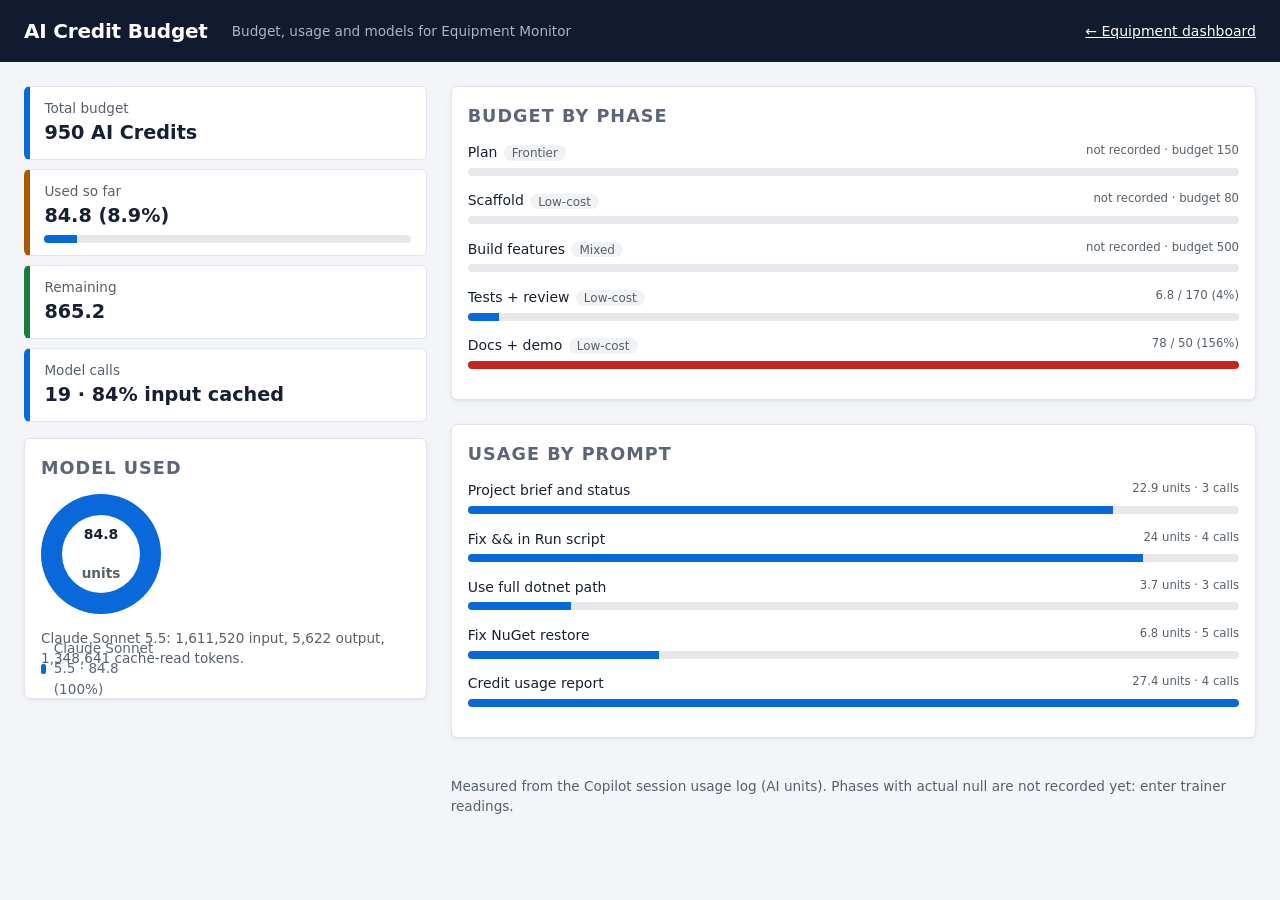
==== src/EquipmentMonitor.Api/wwwroot/budget.html @ e352d094 "Add AI Credit budget dashboard Co-authored-by: Copilot App <223556219+Copilot@users.noreply.github.c" ====
<!doctype html>
<html lang="en">
<head>
  <meta charset="utf-8">
  <meta name="viewport" content="width=device-width, initial-scale=1">
  <title>AI Credit Budget · Equipment Monitor</title>
  <link rel="stylesheet" href="styles.css">
  <style>
    header a { color: #fff; margin-left: auto; }
    .panel { background: #fff; border: 1px solid var(--line); border-radius: 6px; padding: 1rem; }
    .panel h2 { margin: 0 0 .8rem; font-size: 1.1rem; }
    .kpis { display: grid; grid-template-columns: repeat(auto-fit, minmax(160px, 1fr)); gap: .6rem; margin-bottom: 1rem; }
    .kpi { background: #fff; border: 1px solid var(--line); border-left: 6px solid #0969da; border-radius: 6px; padding: .7rem .9rem; }
    .kpi.used { border-left-color: var(--warning); } .kpi.left { border-left-color: var(--normal); }
    .kpi .v { font-size: 1.6rem; font-weight: 700; }
    .kpi .l { color: #57606a; font-size: .85rem; }
    .bar { height: 8px; background: #e6e8eb; border-radius: 999px; overflow: hidden; margin-top: .3rem; }
    .bar > i { display: block; height: 100%; background: #0969da; }
    .bar.over > i { background: var(--alarm); }
    .row { margin-bottom: .9rem; }
    .row .top { display: flex; justify-content: space-between; gap: .5rem; }
    .row small { color: #57606a; }
    .tag { font-size: .75rem; padding: .05rem .5rem; border-radius: 999px; background: #f0f2f4; color: #57606a; margin-left: .4rem; }
    .stack { display: grid; gap: 1.5rem; align-content: start; }
    .donut { display: flex; align-items: center; gap: 1rem; flex-wrap: wrap; }
    .legend div { display: flex; gap: .5rem; align-items: center; font-size: .85rem; margin: .2rem 0; }
    .legend b { width: 10px; height: 10px; border-radius: 2px; display: inline-block; }
    .muted { color: #57606a; font-size: .85rem; }
  </style>
</head>
<body>
  <header>
    <h1>AI Credit Budget</h1>
    <p class="sub">Budget, usage and models for Equipment Monitor</p>
    <a href="/">&larr; Equipment dashboard</a>
  </header>
  <main>
    <section>
      <div class="kpis" id="kpis" style="grid-template-columns:1fr"></div>
      <div class="panel"><h2>Model used</h2><div id="models"></div></div>
    </section>
    <section class="stack">
      <div class="panel"><h2>Budget by phase</h2><div id="phases"></div></div>
      <div class="panel"><h2>Usage by prompt</h2><div id="prompts"></div></div>
      <p class="muted" id="note"></p>
    </section>
  </main>

  <script>
    const fmt = n => n.toLocaleString(undefined, { maximumFractionDigits: 1 });
    const el = id => document.getElementById(id);
    const colors = ['#0969da', '#2e7d32', '#b26a00', '#8250df', '#c62828'];
    const bar = (pct, over) => `<div class="bar ${over ? 'over' : ''}"><i style="width:${Math.min(pct, 100)}%"></i></div>`;

    function donut(items) {
      const total = items.reduce((s, i) => s + i.value, 0) || 1;
      let acc = 0;
      const stops = items.map((i, k) => {
        const from = acc / total * 360; acc += i.value;
        return `${colors[k % colors.length]} ${from}deg ${acc / total * 360}deg`;
      }).join(',');
      return `<div class="donut">
        <div style="width:120px;height:120px;border-radius:50%;background:conic-gradient(${stops});display:grid;place-items:center">
          <div style="width:78px;height:78px;border-radius:50%;background:#fff;display:grid;place-items:center;text-align:center;font-weight:700">${fmt(total)}<br><small class="muted">units</small></div>
        </div>
        <div class="legend">${items.map((i, k) => `<div><b style="background:${colors[k % colors.length]}"></b>${i.label} · ${fmt(i.value)} (${Math.round(i.value / total * 100)}%)</div>`).join('')}</div>
      </div>`;
    }

    fetch('budget-data.json').then(r => r.json()).then(d => {
      const used = d.phases.reduce((s, p) => s + (p.actual || 0), 0);
      const pct = used / d.budget_total * 100;
      const input = d.models.reduce((s, m) => s + m.input_tokens, 0);
      const cached = d.models.reduce((s, m) => s + m.cache_read_tokens, 0);
      const calls = d.models.reduce((s, m) => s + m.calls, 0);

      el('kpis').innerHTML = [
        ['', 'Total budget', fmt(d.budget_total) + ' ' + d.unit],
        ['used', 'Used so far', `${fmt(used)} (${pct.toFixed(1)}%)${bar(pct, pct > 100)}`],
        ['left', 'Remaining', fmt(d.budget_total - used)],
        ['', 'Model calls', `${calls} · ${Math.round(cached / input * 100)}% input cached`]
      ].map(([c, l, v]) => `<div class="kpi ${c}"><div class="l">${l}</div><div class="v" style="font-size:1.2rem">${v}</div></div>`).join('');

      el('phases').innerHTML = d.phases.map(p => {
        if (p.actual == null) return `<div class="row"><div class="top"><span>${p.name}<span class="tag">${p.model_tier}</span></span><small>not recorded · budget ${fmt(p.budget)}</small></div>${bar(0)}</div>`;
        const r = p.actual / p.budget * 100;
        return `<div class="row"><div class="top"><span>${p.name}<span class="tag">${p.model_tier}</span></span><small>${fmt(p.actual)} / ${fmt(p.budget)} (${Math.round(r)}%)</small></div>${bar(r, r > 100)}</div>`;
      }).join('');

      el('models').innerHTML = donut(d.models.map(m => ({ label: m.name, value: m.units }))) +
        d.models.map(m => `<p class="muted">${m.name}: ${fmt(m.input_tokens)} input, ${fmt(m.output_tokens)} output, ${fmt(m.cache_read_tokens)} cache-read tokens.</p>`).join('');

      const max = Math.max(...d.prompts.map(p => p.units));
      el('prompts').innerHTML = d.prompts.map(p =>
        `<div class="row"><div class="top"><span>${p.label}</span><small>${fmt(p.units)} units · ${p.calls} calls</small></div>${bar(p.units / max * 100)}</div>`).join('');

      el('note').textContent = d.note;
    }).catch(() => { el('note').textContent = 'Could not load budget-data.json.'; });
  </script>
</body>
</html>
---- src/EquipmentMonitor.Api/wwwroot/styles.css ----
:root {
  --alarm: #c4261d; --alarm-bg: #fdecea;
  --warning: #a35a00; --warning-bg: #fff4e0;
  --normal: #1b7a3d; --normal-bg: #e7f5ec;
  --accent: #0b5cd5;
  --bg: #f3f5f8; --surface: #fff; --line: #e1e5ea; --ink: #172033; --muted: #5b6577;
  --radius: 10px;
  --shadow: 0 1px 2px rgba(23, 32, 51, .06), 0 2px 8px rgba(23, 32, 51, .04);
}
* { box-sizing: border-box; }
body { margin: 0; font: 14px/1.5 system-ui, -apple-system, "Segoe UI", sans-serif; background: var(--bg); color: var(--ink); }
:focus-visible { outline: 2px solid var(--accent); outline-offset: 2px; }

header { display: flex; gap: .25rem 1.5rem; align-items: center; flex-wrap: wrap; padding: 1rem 1.5rem; background: #111a2e; color: #fff; }
header h1 { margin: 0; font-size: 1.25rem; letter-spacing: -.01em; }
.sub { margin: 0; color: #aab4c8; font-size: .85rem; }
header label { margin-left: auto; display: flex; align-items: center; gap: .5rem; color: #aab4c8; font-size: .85rem; }
select, button { font: inherit; }
select { padding: .35rem .6rem; border: 1px solid var(--line); border-radius: 6px; background: var(--surface); color: var(--ink); }

main { display: grid; grid-template-columns: minmax(320px, 1fr) 2fr; gap: 1.5rem; padding: 1.5rem; max-width: 1600px; margin: 0 auto; align-items: start; }
@media (max-width: 900px) { main { grid-template-columns: 1fr; padding: 1rem; } }

.summary { display: grid; grid-template-columns: repeat(3, 1fr); gap: .6rem; margin-bottom: 1rem; }
.pill { display: inline-block; padding: .15rem .6rem; border-radius: 999px; color: #fff; font-weight: 600; font-size: .75rem; letter-spacing: .02em; white-space: nowrap; }
.ALARM { background: var(--alarm); } .WARNING { background: var(--warning); } .NORMAL { background: var(--normal); }
.stat { background: var(--surface); border: 1px solid var(--line); border-top: 4px solid var(--normal); border-radius: var(--radius); padding: .6rem .8rem; box-shadow: var(--shadow); }
.stat.ALARM { border-top-color: var(--alarm); background: var(--alarm-bg); color: var(--alarm); }
.stat.WARNING { border-top-color: var(--warning); background: var(--warning-bg); color: var(--warning); }
.stat.NORMAL { border-top-color: var(--normal); background: var(--normal-bg); color: var(--normal); }
.stat b { display: block; font-size: 1.8rem; line-height: 1.1; font-variant-numeric: tabular-nums; }
.stat span { font-size: .75rem; font-weight: 600; letter-spacing: .06em; }

.cards { display: grid; gap: .6rem; }
.card { background: var(--surface); border: 1px solid var(--line); border-left: 5px solid var(--normal); border-radius: var(--radius); padding: .75rem .9rem; cursor: pointer; text-align: left; font: inherit; color: inherit; width: 100%; box-shadow: var(--shadow); transition: transform .12s, box-shadow .12s, border-color .12s; }
.card:hover { transform: translateY(-1px); box-shadow: 0 4px 14px rgba(23, 32, 51, .1); }
.card.ALARM-border { border-left-color: var(--alarm); } .card.WARNING-border { border-left-color: var(--warning); }
.card[aria-pressed="true"] { border-color: var(--accent); box-shadow: 0 0 0 2px var(--accent); }
.card .top { display: flex; justify-content: space-between; align-items: center; gap: .5rem; }
.card .meta { color: var(--muted); font-size: .85rem; margin-top: .15rem; }
.counts { display: flex; flex-wrap: wrap; gap: .3rem .9rem; font-size: .8rem; margin-top: .45rem; color: var(--muted); }
.bad { color: #6f3fc4; font-weight: 600; }

#detail { background: var(--surface); border: 1px solid var(--line); border-radius: var(--radius); padding: 1.25rem; overflow-x: auto; box-shadow: var(--shadow); position: sticky; top: 1rem; }
#detail h2 { margin: 0 0 1rem; font-size: 1.2rem; display: flex; align-items: center; gap: .75rem; flex-wrap: wrap; padding-bottom: .75rem; border-bottom: 1px solid var(--line); }
table { border-collapse: separate; border-spacing: 0; width: 100%; margin-bottom: 1rem; border: 1px solid var(--line); border-radius: 8px; overflow: hidden; }
th, td { border-bottom: 1px solid var(--line); padding: .55rem .75rem; text-align: left; vertical-align: middle; }
tbody tr:last-child td { border-bottom: 0; }
th { background: #eef1f6; color: var(--muted); font-size: .72rem; font-weight: 700; text-transform: uppercase; letter-spacing: .06em; white-space: nowrap; }
#alerts thead th { position: sticky; top: 0; }
tbody tr:nth-child(even) { background: #f8f9fc; }
tbody tr:hover { background: #eaf1fd; }
td.num { font-variant-numeric: tabular-nums; white-space: nowrap; }
td.msg { color: var(--muted); font-size: .85rem; min-width: 14rem; }
.chip { display: inline-block; padding: .1rem .5rem; border-radius: 6px; background: #e8edf5; color: #2b3a55; font-weight: 600; font-size: .8rem; }
.lim-warning { color: var(--warning); font-weight: 600; }
.lim-alarm { color: var(--alarm); font-weight: 600; }
.val-ALARM { color: var(--alarm); } .val-WARNING { color: var(--warning); }
.limit { color: var(--muted); font-size: .8rem; }
#limits { margin-bottom: 1.5rem; }
#alerts tbody td[colspan] { text-align: center; padding: 1.5rem; color: var(--muted); }
.filters { display: flex; flex-wrap: wrap; gap: .75rem 1rem; align-items: center; margin-bottom: .75rem; }
.filters label { display: flex; align-items: center; gap: .4rem; color: var(--muted); }
#alert-total { margin-left: auto; font-weight: 600; }
.pager { display: flex; gap: 1rem; align-items: center; }
.pager button { padding: .35rem .9rem; border: 1px solid var(--line); border-radius: 6px; background: var(--surface); cursor: pointer; }
.pager button:hover:not(:disabled) { border-color: var(--accent); color: var(--accent); }
.pager button:disabled { opacity: .45; cursor: not-allowed; }
.error { position: fixed; bottom: 1rem; left: 1rem; background: var(--alarm); color: #fff; padding: .6rem 1rem; border-radius: 8px; box-shadow: 0 4px 14px rgba(0, 0, 0, .25); }
@media (prefers-reduced-motion: reduce) { .card { transition: none; } .card:hover { transform: none; } }

/* visualisations */
.overview { display: grid; grid-template-columns: 200px minmax(280px, 1fr) minmax(0, 1.4fr) 220px; gap: 1rem; padding: 1.5rem 1.5rem 0; max-width: 1600px; margin: 0 auto; }
.overview .wide { grid-column: span 1; }
@media (max-width: 1200px) { .overview { grid-template-columns: 1fr 1fr; } }
@media (max-width: 700px) { .overview { grid-template-columns: 1fr; padding: 1rem 1rem 0; } }
.panel { background: var(--surface); border: 1px solid var(--line); border-radius: var(--radius); padding: .8rem 1rem; box-shadow: var(--shadow); min-width: 0; }
.panel h2, #detail h3 { margin: 0 0 .5rem; font-size: .8rem; text-transform: uppercase; letter-spacing: .06em; color: var(--muted); }
.panel h2 small, #detail h3 small { text-transform: none; letter-spacing: 0; font-weight: 400; margin-left: .4rem; }
#detail h3 { margin: .5rem 0; }
.donut-wrap { display: flex; flex-direction: column; align-items: center; gap: .4rem; }
.donut { width: 120px; height: 120px; }
.donut-legend { list-style: none; margin: 0; padding: 0; display: flex; flex-direction: column; gap: .2rem; font-size: .8rem; color: var(--muted); }
.sw { display: inline-block; width: .7rem; height: .7rem; border-radius: 3px; margin-right: .25rem; vertical-align: -1px; background: var(--normal); }
.sw.alarm { background: var(--alarm); } .sw.warning { background: var(--warning); } .sw.none { background: #e8ecf1; }
.legend { margin: .3rem 0 0; font-size: .75rem; color: var(--muted); display: flex; gap: .9rem; }
.hour-bars, .trend { width: 100%; height: auto; display: block; }
.heatmap-wrap { overflow-x: auto; }
.heatmap { border: 0; border-radius: 0; margin: 0; border-spacing: 2px; border-collapse: separate; width: auto; min-width: 100%; }
.heatmap th, .heatmap td { padding: 0; border: 0; background: none; }
.heatmap thead th { font-size: .65rem; text-transform: none; letter-spacing: 0; text-align: left; height: 1rem; font-weight: 400; }
.heatmap tbody th { text-align: right; padding-right: .4rem; text-transform: none; letter-spacing: 0; }
.heatmap tbody th button { all: unset; cursor: pointer; font-size: .72rem; font-weight: 600; color: var(--ink); }
.heatmap tbody th button:hover { color: var(--accent); text-decoration: underline; }
.heatmap td { height: 1.15rem; min-width: .55rem; border-radius: 3px; }
.heatmap tbody tr:hover, .heatmap tbody tr:nth-child(even) { background: none; }
.heatmap td.h-alarm { background: var(--alarm); } .heatmap td.h-warning { background: #d98a1c; } .heatmap td.h-none { background: #e8ecf1; }
.quality { margin: 0; display: grid; grid-template-columns: 1fr auto; gap: .3rem .8rem; font-size: .82rem; }
.quality dt { color: var(--muted); } .quality dd { margin: 0; font-weight: 700; font-variant-numeric: tabular-nums; text-align: right; }

button.stat { font: inherit; text-align: left; cursor: pointer; }
button.stat:hover { filter: brightness(.97); }
button.stat[aria-pressed="true"] { box-shadow: 0 0 0 2px currentColor; }
.sort { display: flex; align-items: center; gap: .5rem; margin-bottom: .6rem; color: var(--muted); }
.spark { width: 100%; height: 24px; display: block; margin-top: .4rem; }

.trends { display: grid; grid-template-columns: repeat(auto-fit, minmax(300px, 1fr)); gap: 1rem; margin-bottom: 1.5rem; }
.trend-panel { margin: 0; border: 1px solid var(--line); border-radius: 8px; padding: .6rem .8rem; }
.trend-panel figcaption { font-weight: 600; font-size: .85rem; margin-bottom: .3rem; }
.empty { color: var(--muted); }
.chart { position: relative; }
.chart-tip { position: absolute; pointer-events: none; background: #111a2e; color: #fff; padding: .25rem .5rem; border-radius: 6px; font-size: .78rem; white-space: nowrap; z-index: 2; }
.peak { min-width: 150px; }
.limit-bar { display: flex; align-items: center; gap: .5rem; }
.limit-bar .track { flex: 1; min-width: 70px; height: .6rem; border-radius: 999px; overflow: hidden; border: 1px solid var(--line); }
.limit-bar .fill { height: 100%; background: var(--normal); }
.limit-bar .fill.warning { background: var(--warning); } .limit-bar .fill.alarm { background: var(--alarm); }
.limit-bar span { font-size: .8rem; font-weight: 600; font-variant-numeric: tabular-nums; white-space: nowrap; }
.val-NORMAL { color: var(--normal); }
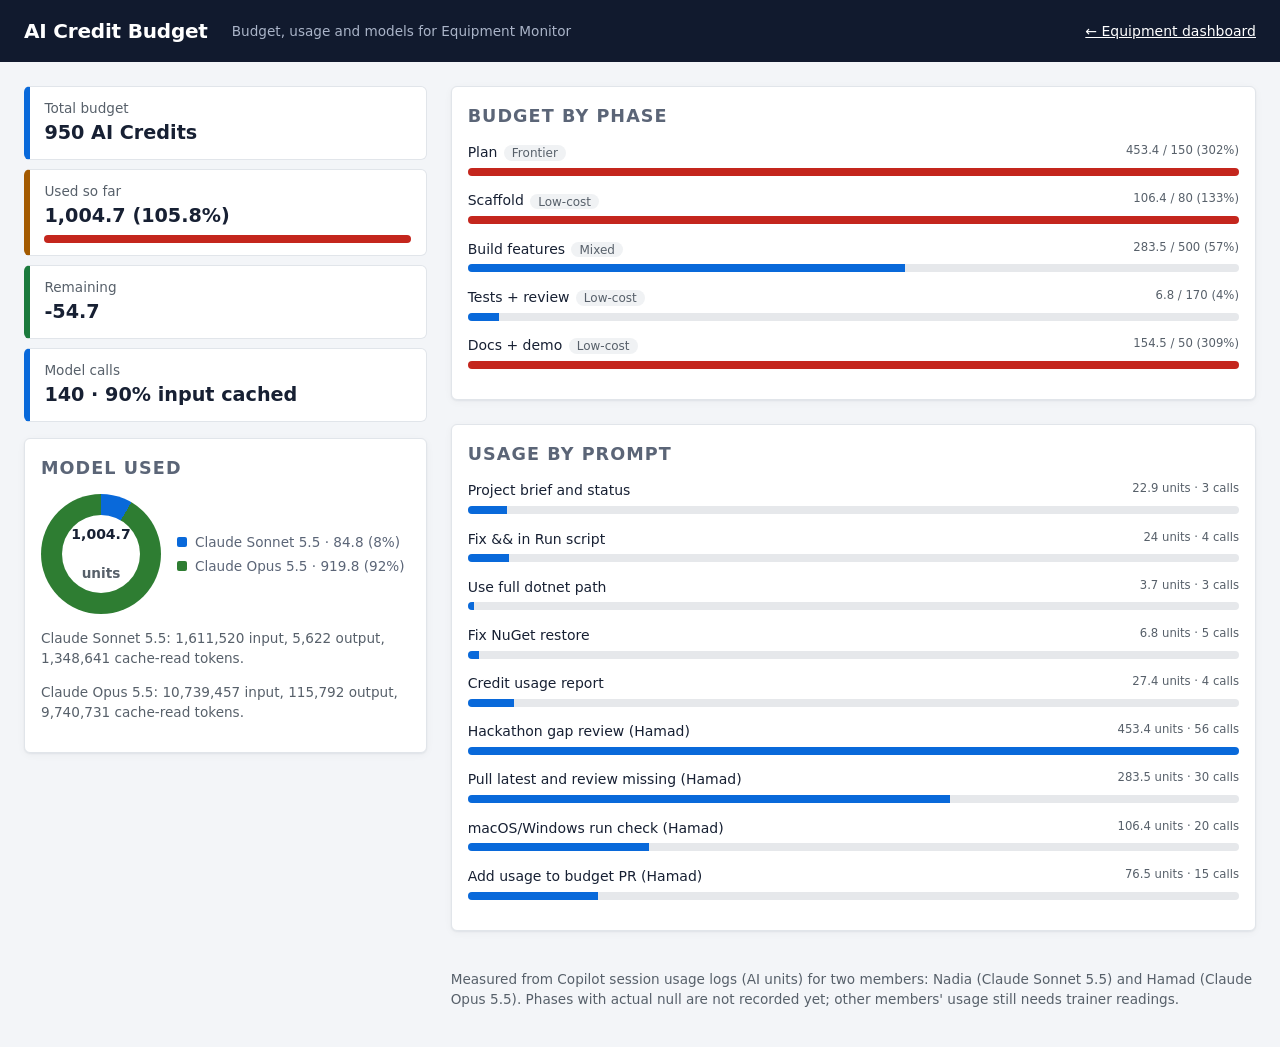
==== commit a7ff86c4: "Add Hamad's Copilot usage to AI Credit budget Adds four Claude Opus 5.5 sessions (121 calls, 919.83 " ====
--- a/src/EquipmentMonitor.Api/wwwroot/budget.html
+++ b/src/EquipmentMonitor.Api/wwwroot/budget.html
@@ -22,7 +22,8 @@
     .row small { color: #57606a; }
     .tag { font-size: .75rem; padding: .05rem .5rem; border-radius: 999px; background: #f0f2f4; color: #57606a; margin-left: .4rem; }
     .stack { display: grid; gap: 1.5rem; align-content: start; }
-    .donut { display: flex; align-items: center; gap: 1rem; flex-wrap: wrap; }
+    .donut { display: flex; align-items: center; gap: 1rem; flex-wrap: wrap; width: auto; height: auto; }
+    .legend { display: block; margin: 0; }
     .legend div { display: flex; gap: .5rem; align-items: center; font-size: .85rem; margin: .2rem 0; }
     .legend b { width: 10px; height: 10px; border-radius: 2px; display: inline-block; }
     .muted { color: #57606a; font-size: .85rem; }
